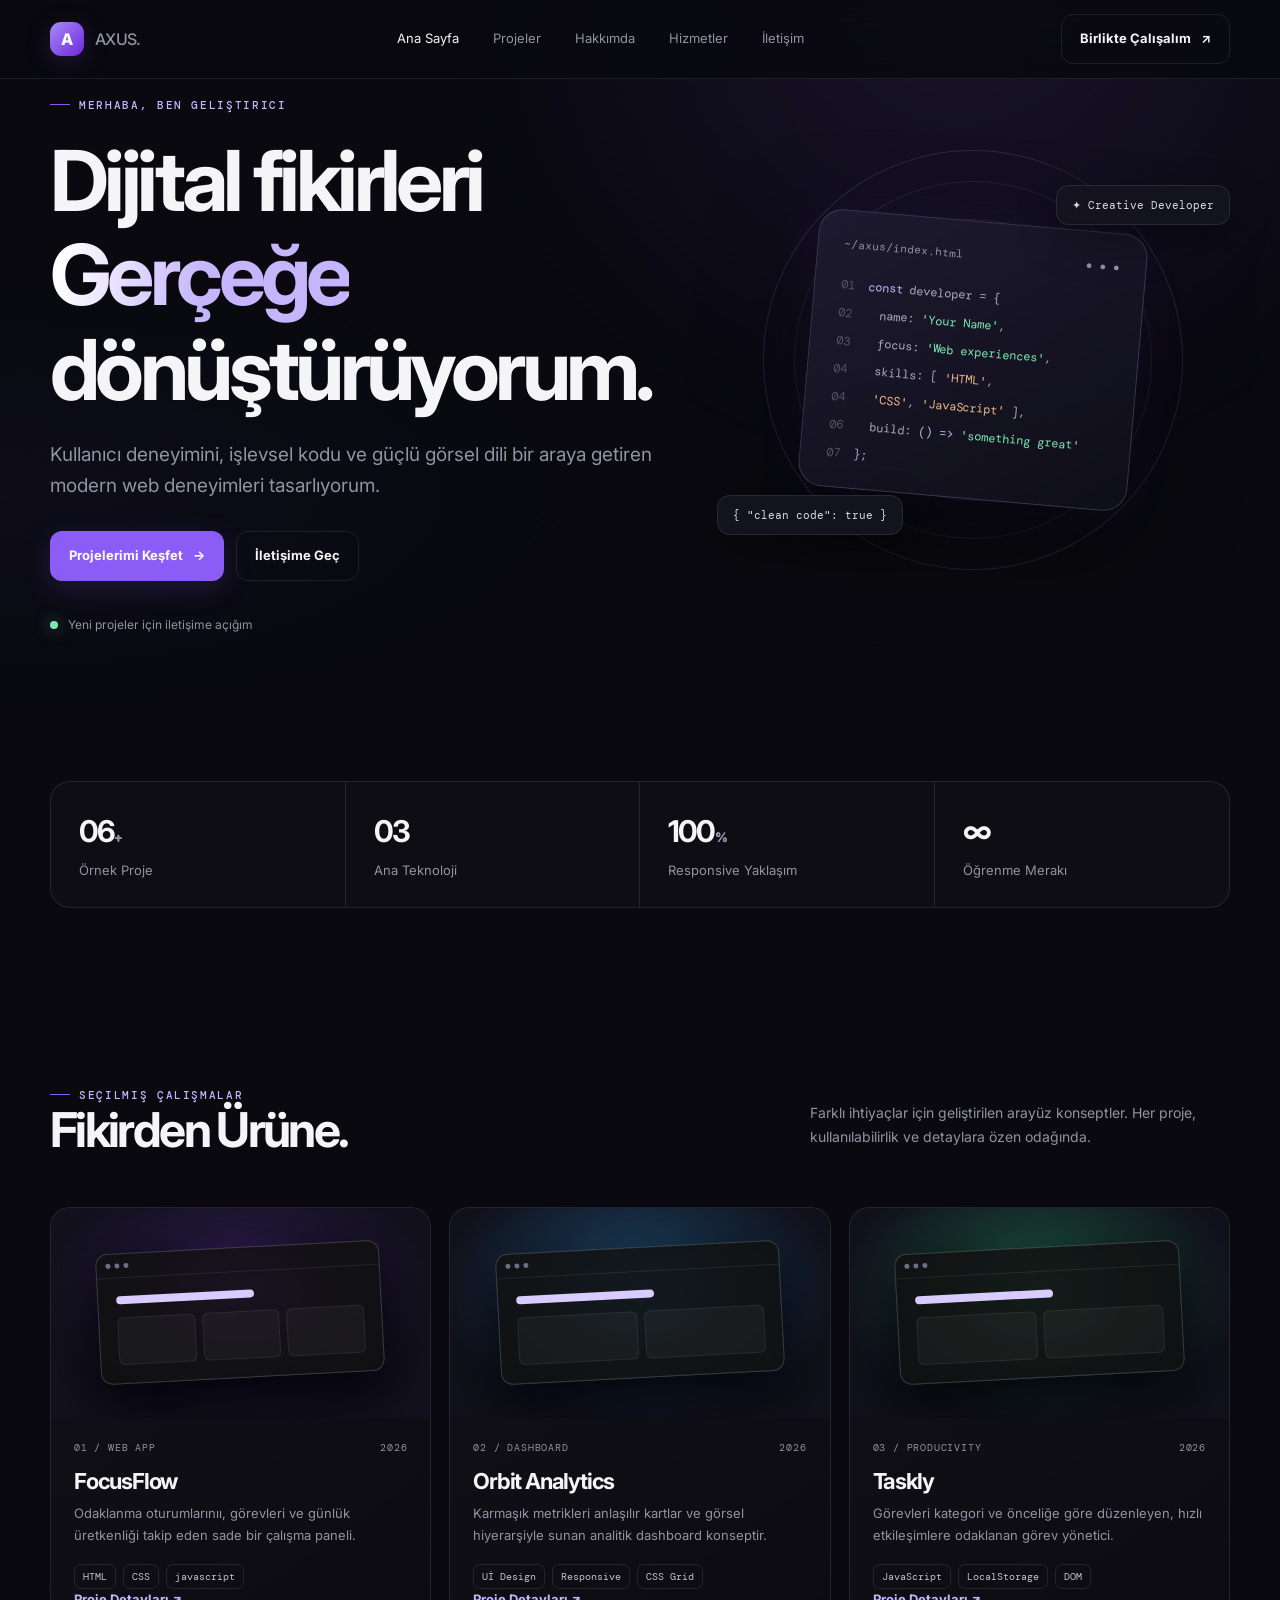
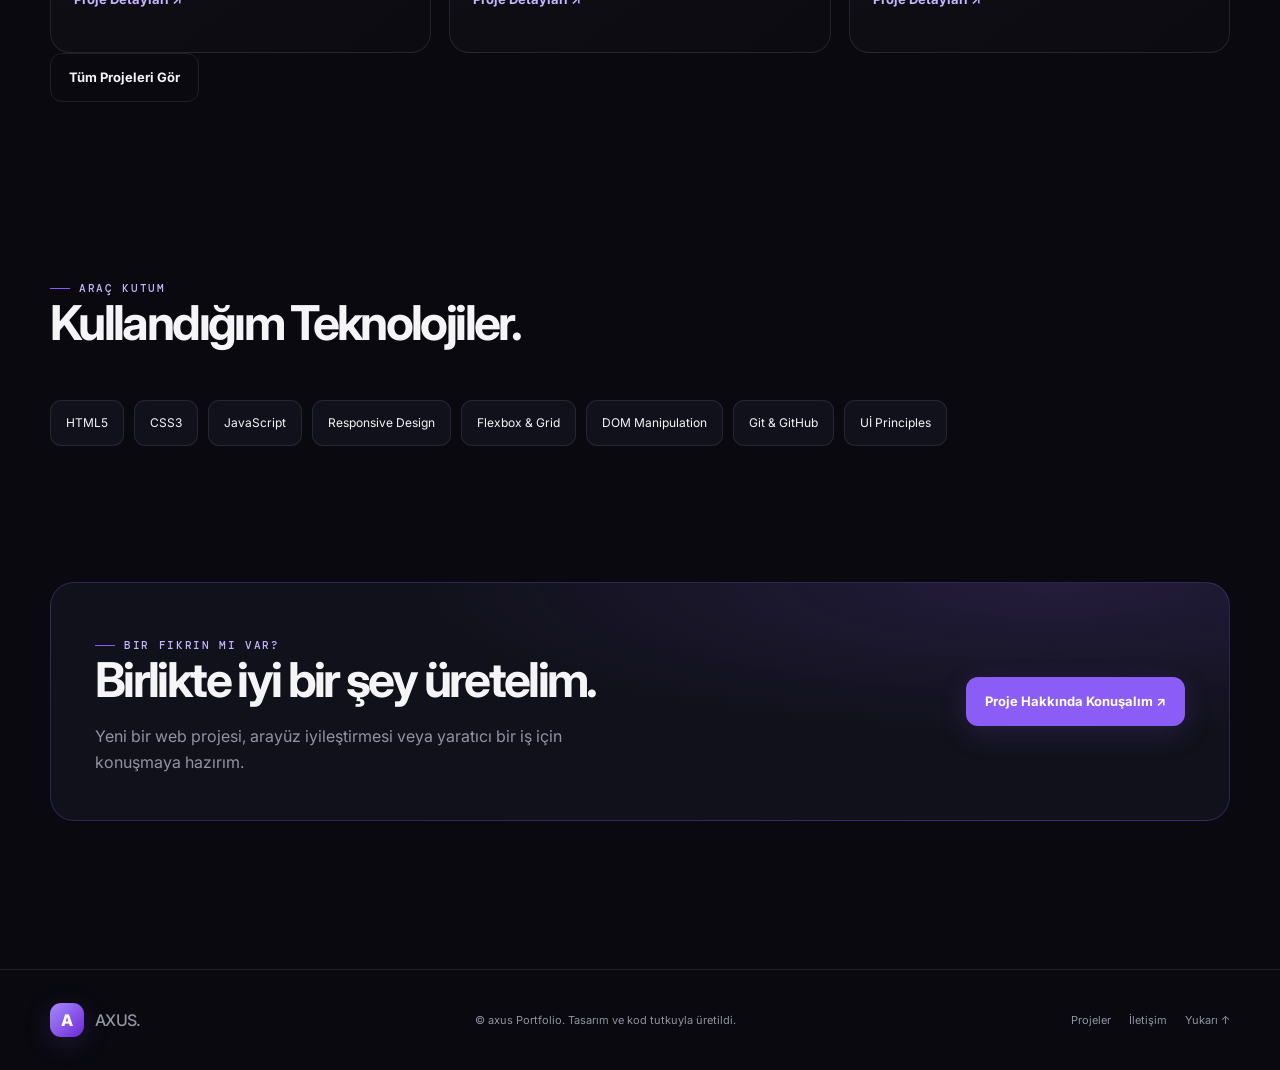
==== Project/index.html @ 54e7ad9e "Add files via upload" ====
<!doctype html>
<html>
  <head>
    <meta charset="utf-8" />
    <meta name="viewport" content="width=device-width, initial-scale=1" />
    <meta name="description" content="AXUS kişisel geliştirici portföyü; Seçilmiş projeler, beceriler ve iletişim." />
    <meta name="theme-color" content="#09090f" />
    <title>Ana Sayfa | AXUS Portfolio</title>
    <link rel="stylesheet" href="./style.css" />
    <link rel="preconnect" href="https://fonts.googleapis.com"><link rel="preconnect" href="https://fonts.gstatic.com" crossorigin>
  </head>
  <body>
    <header class="site-header">
      <div class="container nav">
        <a href="index.html" class="brand" aria-label="Axus Ana Sayfa">
          <span class="brand-mark">A</span>
          <span>AXUS.</span>
        </a>
        <nav class="nav-links" aria-label="Ana Navigasyon">
          <a href="#" class="active">Ana Sayfa</a>
          <a href="#">Projeler</a>
          <a href="#">Hakkımda</a>
          <a href="#">Hizmetler</a>
          <a href="#">İletişim</a>
        </nav>
        <a href="#" class="btn btn-secondary header-btn">
          Birlikte Çalışalım<span>↗</span>
        </a>
        <button class="menu-toggle" onclick="menuToggle()" aria-label="Menü Aç" aria-expanded="false">
          <span class="bars bar1"></span>
          <span class="bars bar2"></span>
          <span class="bars bar3"></span>
        </button>
      </div>
    </header>

    <main>
      <section class="container hero">
        <div class="reveal">
          <span class="eyebrow">merhaba, ben geliştirici</span> 
          <h1>Dijital fikirleri<br>
            <span class="gradient-text">
              Gerçeğe 
            </span> dönüştürüyorum.</h1>
          <p class="lead">Kullanıcı deneyimini, işlevsel kodu ve güçlü görsel dili bir araya getiren modern web deneyimleri tasarlıyorum.</p>
          <div class="hero-actions">
            <a href="#" class="btn btn-primary">
              Projelerimi Keşfet<span>&rarr;</span>
            </a>
            <a href="#" class="btn btn-secondary">İletişime Geç</a>
          </div>
          <div class="availability">
            <span class="dot"></span> Yeni projeler için iletişime açığım
          </div>
        </div>
        <div class="hero-art reveal" aria-label="Kod temalı dekoratif illüstrasyon">
          <div class="orbit"></div>
          <div class="float-chip chip-one">✦ Creative Developer</div>
          <div class="float-chip chip-two">{ "clean code": true }</div>
          <div class="hero-card">
            <div class="card-top">
              <span>~/axus/index.html</span>
              <span>● ● ●</span>
            </div>
            <div class="code-lines">
              <div class="code-line">
                <span class="line-no">01</span>
                <span>
                  <span class="code-purple">const</span> developer = {
                </span>
              </div>
              <div class="code-line">
                <span class="line-no">02</span>
                <span>&nbsp; name:
                  <span class="code-green">'Your Name'</span>,
                </span>
              </div>
              <div class="code-line">
                <span class="line-no">03</span>
                <span>&nbsp; focus:
                  <span class="code-green">'Web experiences'</span>,
                </span>
              </div>
              <div class="code-line">
                <span class="line-no">04</span>
                <span>&nbsp; skills: [
                  <span class="code-orange">'HTML'</span>,
                </span>
              </div>
              <div class="code-line">
                <span class="line-no">04</span>
                <span>&nbsp;
                  <span class="code-orange">'CSS'</span>,
                  <span class="code-orange">'JavaScript'</span> ],
                </span>
              </div>
              <div class="code-line">
                <span class="line-no">06</span>
                <span>&nbsp; build:
                  <span class="code-purple">() =&gt;</span>
                  <span class="code-green">'something great'</span>
                </span>
              </div>
              <div class="code-line">
                <span class="line-no">07</span><span>};</span>
              </div>
            </div>
          </div>
        </div>
      </section>
      <section class="container section-sm">
        <div class="stats reveal">
          <div class="stat">
            <strong>06<span class="gradient-text">+</span></strong>
            <span>Örnek Proje</span>
          </div>
          <div class="stat">
            <strong>03</strong>
            <span>Ana Teknoloji</span>
          </div>
          <div class="stat">
            <strong>100<span class="gradient-text">%</span></strong>
            <span>Responsive Yaklaşım</span>
          </div>
          <div class="stat">
            <strong>∞</strong>
            <span>Öğrenme Merakı</span>
          </div>
        </div>
      </section>
      <section class="container section">
        <div class="section-head reveal">
          <div>
            <span class="eyebrow">seçilmiş çalışmalar</span>
            <h2>Fikirden Ürüne.</h2>
          </div>
          <p>Farklı ihtiyaçlar için geliştirilen arayüz konseptler. Her proje, kullanılabilirlik ve detaylara özen odağında.</p>
        </div>
        <div class="grid-3">
          <article class="panel reveal" data-category="web javascript">
            <div class="project-visual">
              <div class="mocka-window">
                <div class="mocka-bar">
                  <i></i><i></i><i></i>
                </div>
                <div class="mocka-content">
                  <div class="mocka-title"></div>
                  <div class="mocka-row">
                    <div class="mocka-block"></div>
                    <div class="mocka-block"></div>
                    <div class="mocka-block"></div>
                  </div>
                </div>
              </div>
            </div>
            <div class="project-body">
              <div class="project-meta">
                <span>01 / web app</span><span>2026</span>
              </div>
              <h3>FocusFlow</h3>
              <p>Odaklanma oturumlarınıı, görevleri ve günlük üretkenliği takip eden sade bir çalışma paneli.</p>
              <div class="tags">
                <span class="tag">HTML</span>
                <span class="tag">CSS</span>
                <span class="tag">javascript</span>
              </div>
              <p><a href="#" class="text-link">Proje Detayları ↗</a></p>
            </div>
          </article>
          <article class="panel reveal" data-category="web design">
            <div class="project-visual visual-blue">
              <div class="mocka-window">
                <div class="mocka-bar">
                  <i></i><i></i><i></i>
                </div>
                <div class="mocka-content">
                  <div class="mocka-title"></div>
                  <div class="mocka-row">
                    <div class="mocka-block"></div>
                    <div class="mocka-block"></div>
                  </div>
                </div>
              </div>
            </div>
            <div class="project-body">
              <div class="project-meta">
                <span>02 / dashboard</span><span>2026</span>
              </div>
              <h3>Orbit Analytics</h3>
              <p>Karmaşık metrikleri anlaşılır kartlar ve görsel hiyerarşiyle sunan analitik dashboard konseptir.</p>
              <div class="tags">
                <span class="tag">Uİ Design</span>
                <span class="tag">Responsive</span>
                <span class="tag">CSS Grid</span>
              </div>
              <p><a href="#" class="text-link">Proje Detayları ↗</a></p>
            </div>
          </article>
          <article class="panel reveal" data-category="javascript">
            <div class="project-visual visual-green">
              <div class="mocka-window">
                <div class="mocka-bar">
                  <i></i><i></i><i></i>
                </div>
                <div class="mocka-content">
                  <div class="mocka-title"></div>
                  <div class="mocka-row">
                    <div class="mocka-block"></div>
                    <div class="mocka-block"></div>
                  </div>
                </div>
              </div>
            </div>
            <div class="project-body">
              <div class="project-meta">
                <span>03 / producivity</span><span>2026</span>
              </div>
              <h3>Taskly</h3>
              <p>Görevleri kategori ve önceliğe göre düzenleyen, hızlı etkileşimlere odaklanan görev yönetici.</p>
              <div class="tags">
                <span class="tag">JavaScript</span>
                <span class="tag">LocalStorage</span>
                <span class="tag">DOM</span>
              </div>
              <p><a href="#" class="text-link">Proje Detayları ↗</a></p>
            </div>
          </article>
        </div>
        <article class="reveal">
          <a href="#" class="btn btn-secondary">
            Tüm Projeleri Gör
          </a>
        </article>
      </section>
      <section class="container section-sm">
        <div class="section-head reveal">
          <div>
            <span class="eyebrow">araç kutum</span>
            <h2>Kullandığım Teknolojiler.</h2>
          </div>
        </div>
        <div class="skills reveal">
          <span class="skill">HTML5</span>
          <span class="skill">CSS3</span>
          <span class="skill">JavaScript</span>
          <span class="skill">Responsive Design</span>
          <span class="skill">Flexbox & Grid</span>
          <span class="skill">DOM Manipulation</span>
          <span class="skill">Git & GitHub</span>
          <span class="skill">Uİ Principles</span>
        </div>
      </section>
      <section class="container section-sm">
        <div class="cta-band reveal">
          <div>
            <span class="eyebrow">bir fikrin mi var?</span>
            <h2>Birlikte iyi bir şey üretelim.</h2>
            <p>Yeni bir web projesi, arayüz iyileştirmesi veya yaratıcı bir iş için konuşmaya hazırım.</p>
          </div>
          <a href="#" class="btn btn-primary">Proje Hakkında Konuşalım ↗</a>
        </div>
      </section>
    </main>
    <footer class="site-footer">
      <div class="container footer-inner">
        <a href="index.html" class="brand">
          <span class="brand-mark">A</span><span>AXUS.</span>
        </a>
        <span>&copy;<span data-year></span> axus Portfolio. Tasarım ve kod tutkuyla üretildi.</span>
        <div class="footer-links">
          <a href="#">Projeler</a>
          <a href="#">İletişim</a>
          <a href="#">Yukarı ↑</a>
        </div>
      </div>
    </footer>
    <div class="overlay" onclick="Overlay()"></div>

    <script src="./script.js"></script>
  </body>
</html>
---- Project/style.css ----
@import url('https://fonts.googleapis.com/css2?family=DM+Mono:wght@400;500&family=Inter:wght@400;500;600;700;800&display=swap');

:root {
  --max: 1180px;
  --bg: #09090f;
  --surface: #11111b;
  --surface-2: #171724;
  --text: #f5f5f7;
  --muted: #9292a3;
  --line: rgba(255,255,255,.09);
  --accent: #8b5cf6;
  --accent-light: #c4b5fd; 
  --green: #7ee7b2;
  --radius: 20px; 
}

*,
*::before,
*::after {
  box-sizing: border-box;
  user-select: none;
}

ul {
  list-style-type: none;
}

a {
  text-decoration: none;
  color: inherit;
}

button {
  border: none;
  outline: none;
  background-color: transparent;
  cursor: pointer;
}

button,
input,
textarea,
select {
  font: inherit;
}

button,
a {
  -webkit-tap-highlight-color: transparent;
}

h1,
h2,
h3 {
  line-height: 1.12;
  letter-spacing: -.055em;
}

h1,
h2,
h3,
p {
  margin-top: 0;
}

h1 {
  font-size: clamp(44px, 7vw, 84px);
  margin-block: 22px;
}

h2 {
  font-size: clamp(32px, 4vw, 48px);
  margin-bottom: 16px;
}

h3 {
  font-size: 22px;
  margin-bottom: 10px;
}

img {
  max-width: 100%;
  display: block;
}

html {
  font-family: sans-serif;
  scroll-behavior: smooth;
}

body {
  margin: 0;
  font-family: Inter, system-ui, sans-serif;
  line-height: 1.65;
  -webkit-font-smoothing: antialiased;
  background-color: var(--bg);
  color: var(--text);
}

body::before {
  content: "";
  position: fixed;
  inset: 0;
  pointer-events: none;
  z-index: -2;
  background: radial-gradient(ellipse at 75% 0, rgba(139, 92, 246, .12), transparent 38%), radial-gradient(ellipse at 0% 55%, rgba(78, 70, 160, .07), transparent 34%);
}

.container {
  width: min(var(--max), calc(100% - 48px));
  margin-inline: auto;
}

.site-header {
  position: fixed;
  top: 0;
  width: 100%;
  border-bottom: 1px solid var(--line);
  background-color: rgba(9, 9, 15, .82);
  backdrop-filter: blur(18px);
  z-index: 2;
}

.nav {
  display: flex;
  justify-content: space-between;
  align-items: center;
  gap: 28px;
  min-height: 78px;
}

.brand {
  display: inline-flex;
  align-items: center;
  gap: 11px;
  font-size: 16px;
  font-weight: 800;
  letter-spacing: -.04em;
}

.brand-mark {
  display: grid;
  place-items: center;
  width: 34px;
  height: 34px;
  border-radius: 11px;
  box-shadow: 0 6px 28px #8b5cf633;
  background: linear-gradient(135deg, #a78bfa, #6d28d9);
  color: #fff;
}

.brand span:last-of-type {
  color: var(--muted);
  font-weight: 500;
}

.nav-links {
  display: flex;
  align-items: center;
  gap: 28px;
}

.nav-links a {
  padding: 6px 3px;
  font-size: 13px;
  color: var(--muted);
  background-image: linear-gradient(var(--accent));
  background-repeat: no-repeat;
  background-size: 0% 3px;
  background-position: center bottom;
  transition: all .3s ease;
}

.nav-links a:hover,
.nav-links a.active {
  color: var(--text);
}

.nav-links a.active {
  background-size: 100% 3px;
}

.header-btn {
  font-size: 13px;
}

.menu-toggle {
  display: none;
  width: 44px;
  height: 44px;
  border: 1px solid var(--line);
  border-radius: 12px;
  background-color: var(--surface);
}

.bars {
  display: block;
  width: 20px;
  height: 2px;
  margin: 5px;
  background-color: var(--text);
  border-radius: var(--accent-light);
  transition: all .2s ease;
}

.menu-toggle.active .bar1 {
  transform: translateY(7px) rotate(-45deg);
}

.menu-toggle.active .bar2 {
  opacity: 0;
}

.menu-toggle.active .bar3 {
  transform: translateY(-7px) rotate(45deg);
}

.btn {
  display: inline-flex;
  justify-content: center;
  align-items: center;
  gap: 10px;
  font-size: 13px;
  font-weight: 700;
  padding: 13px 18px;
  border: 1px solid transparent;
  border-radius: 12px;
  transition: all .2s ease;
}

.btn:hover {
  transform: translateY(-2px);
}

.btn-primary {
  background-color: var(--accent);
  color: #fff;
  box-shadow: 0 8px 28px #8b5cf62b;
}

.btn-primary:hover {
  background-color: #7c3aed;
}

.btn-secondary {
  border-color: var(--line);
  background-color: var(255, 255, 255, .3);
  color: var(--text);
}

.btn-secondary:hover {
  border-color: #8b5cf677;
  background-color: rgba(139, 92, 246, .08);
}

.eyebrow {
  display: inline-flex;
  align-items: center;
  gap: 9px;
  color: var(--accent-light);
  text-transform: uppercase;
  font: 500 11px "DM Mono", monospace;
  letter-spacing: .15em;
}

.eyebrow::before {
  content: "";
  width: 20px;
  height: 1px;
  background-color: var(--accent);
}

.lead {
  font-size: clamp(16px, 2vw, 19px);
  color: var(--muted);
  max-width: 610px;
}

.gradient-text {
  background: linear-gradient(100deg, #fff 5%, #c4b5fd 52%);
  -webkit-clip: text;
  background-clip: text;
  color: transparent;
}

.section {
  padding-block: 100px;
}

.section-sm {
  padding-block: 68px;
}

.section-head {
  display: flex;
  justify-content: space-between;
  align-items: center;
  gap: 24px;
  margin-bottom: 34px;
}

.section-head p {
  font-size: 14px;
  max-width: 420px;
  margin: 0;
  color: var(--muted);
}

.hero {
  display: grid;
  grid-template-columns: 1.08fr .92fr;
  align-items: center;
  gap: 64px;
  padding-block: 86px 78px;
  min-height: 660px;
}

.hero h1 {
  max-width: 720px;
}

.hero-actions {
  display: flex;
  flex-wrap: wrap;
  gap: 12px;
  margin-top: 30px;
}

.availability {
  display: flex;
  align-items: center;
  gap: 10px;
  color: var(--muted);
  font-size: 12px;
  margin-top: 34px;
}

.dot {
  width: 8px;
  height: 8px;
  border-radius: 50%;
  box-shadow: 0 0 15px #7ee7b288;
  background-color: var(--green);
}

.hero-art {
  display: grid;
  place-items: center;
  position: relative;
  min-height: 430px;
}

.orbit {
  position: absolute;
  width: min(100%, 420px);
  aspect-ratio: 1;
  border: 1px solid rgba(191, 181, 253, .15);
  border-radius: 50%;
  transform: rotate(-22deg);
}

.orbit::before,
.orbit::after {
  content: "";
  position: absolute;
  inset: 30px;
  border: 1px solid rgba(191, 181, 253, .1);
  border-radius: inherit;
}

.orbit::after {
  inset: 68px;
}

.hero-card {
  position: relative;
  width: min(100%, 330px);
  padding: 26px;
  border: 1px solid rgba(191, 181, 253, .2);
  border-radius: 24px;
  box-shadow: 0 35px 100px #0008, 0 0 70px #8b5cf61a;
  background: linear-gradient(145deg, rgba(31, 27, 48, .96), rgba(15, 15, 25, .94));
  transform: rotate(5deg);
}

.card-top {
  display: flex;
  justify-content: space-between;
  align-items: center;
  margin-bottom: 26px;
  color: var(--muted);
  font: 11px "DM Mono", monospace;
}

code,
.mono {
  font-family: "DM Mono", monospace;
}

.code-lines {
  display: grid;
  gap: 12px;
  font: 12px "DM Mono", monospace;
  color: #aaa9bd;
}

.code-line {
  display: flex;
  gap: 13px;
}

.line-no {
  color: #535268;
}

.code-purple {
  color: #c4b5fd;
}

.code-green {
  color: #7ee7b2;
}

.code-orange {
  color: #f0b58a;
}

.float-chip {
  position: absolute;
  padding: 12px 15px;
  color: #d9d8e5;
  font: 11px "DM Mono", monospace;
  border: 1px solid var(--line);
  border-radius: 13px;
  box-shadow: 0 15px 40px #0005;
  background-color: #151521ef;
}

.chip-one {
  top: 40px;
  right: 0;
  z-index: 1;
}

.chip-two {
  bottom: 40px;
  left: 0;
  z-index: 1;
}

.stats {
  display: grid;
  grid-template-columns: repeat(4, 1fr);
  border: 1px solid var(--line);
  border-radius: var(--radius);
  background-color: rgba(255, 255, 255, .018);
  overflow: hidden;
}

.stat {
  padding: 25px 28px;
  border-right: 1px solid var(--line);
}

.stat:last-of-type {
  border-right: 0;
}

.stat strong {
  display: block;
  font-size: 30px;
  letter-spacing: -.06em;
}

.stat span {
  font-size: 13px;
  color: var(--muted);
}

.grid-3 {
  display: grid;
  grid-template-columns: repeat(3, 1fr);
  gap: 18px;
}

.grid-2 {
  display: grid;
  grid-template-columns: repeat(2, 1fr);
  gap: 18px;
}

.panel {
  overflow: hidden;
  border: 1px solid var(--line);
  border-radius: var(--radius);
  background: linear-gradient(145deg, rgba(255, 255, 255, .035), rgba(255, 255, 255, .012));
  transition: all .25s ease;
}

.panel:hover {
  transform: translateY(-5px);
  border-color: #8b8cf655;
  background: linear-gradient(145deg, rgba(192, 92, 146, .07), rgba(255, 255, 255, .015));
}

.project-visual {
  display: grid;
  place-items: center;
  overflow: hidden;
  height: 210px;
  position: relative;
  background: radial-gradient(ellipse at 50% 40%, #4c288d 0%, #211738 36%, #12111d 72%);
}

.visual-blue {
  background: radial-gradient(ellipse at 50% 40%, #235b82 0%, #172d43 40%, #11111b 75%);
}

.visual-green {
  background: radial-gradient(ellipse at 50% 40%, #236d5a 0%, #17342f 40%, #236d5a 0%, #17342f 40%, #11111b 75%);
}

.visual-orange { 
  background:radial-gradient(ellipse at 50% 40%,#89522d 0%,#38241f 40%,#11111b 75%); 
}

.mocka-window {
  width: 75%;
  border: 1px solid #ffffff2c;
  border-radius: 12px;
  box-shadow: 0 20px 60px #000006;
  background-color: #111111dc;
  transform: rotate(-3deg);
}

.mocka-bar {
  display: flex;
  gap: 4px;
  padding: 9px;
  border-bottom: 1px solid #ffffff14;
}

.mocka-bar i {
  width: 5px;
  height: 5px;
  border-radius: 50%;
  background-color: #716b85;
}

.mocka-content {
  padding: 18px;
}

.mocka-title {
  width: 56%;
  height: 8px;
  margin-bottom: 13px;
  border-radius: 6px;
  background-color: #d8ccff;
}

.mocka-row {
  display: flex;
  gap: 7px;
}

.mocka-block {
  flex: 1;
  height: 48px;
  border: 1px solid #ffffff13;
  border-radius: 6px;
  background-color: #ffffff09;
}

.project-body {
  padding: 23px;
}

.project-meta {
  display: flex;
  justify-content: space-between;
  gap: 12px;
  margin-bottom: 15px;
  text-transform: uppercase;
  letter-spacing: .08em;
  font: 10px "DM Mono", monospace;
  color: var(--muted);
}

.project-body p {
  margin-bottom: 18px;
  font-size: 13px;
  color: var(--muted);
}

.tags {
  display: flex;
  flex-wrap: wrap;
  gap: 7px;
}

.tag { padding: 5px 8px; color: #c4c2d2; font: 10px "DM Mono", monospace; border: 1px solid var(--line); border-radius: 7px; }

.text-link { display: inline-flex; align-items: center; gap: 8px; font-size: 13px; font-weight: 700; color: var(--accent-light); transition: color .2s ease }

.text-link:hover { color: #fff; }

.skills { display: flex; flex-wrap: wrap; gap: 10px; margin-top: 25px; }

.skill { padding: 12px 15px; font-size: 12px; border: 1px solid var(--line); border-radius: 11px; #d2d0df; background-color: var(--surface); }

.cta-band { display: flex; justify-content: space-between; align-items: center; gap: 30px; padding: 44px; border: 1px solid #8b5cf640; border-radius: 24px; background: radial-gradient(ellipse at 85% 0%, #8b5cf626, transparent 45%), #11111b; }

.cta-band p { color: var(--muted); margin: 0; max-width: 510px; }

.site-footer { margin-top: 80px; border-top: 1px solid var(--line); }

.footer-inner { display: flex; justify-content: space-between; align-items: center; gap: 20px; min-height: 100px; font-size: 11px; color: var(--muted); }

.footer-links { display: flex; gap: 18px; }

.footer-links a:hover { color: var(--text); }

.overlay { position: fixed; inset: 0; width: 100%; height: 100vh; background-color: rgba(0, 0, 0, .8); opacity: 0; pointer-events: none; z-index: 1; }

@media (max-width: 900px) {
  .hero { grid-template-columns: 1fr; gap: 15px; padding-top: 75px; }
  .hero-art { min-height: 360px; }
  .grid-3, .stats { grid-template-columns: repeat(2, 1fr); }
  .stat:nth-child(2) { border-right: 0; }
  .stat:nth-child(-n+2) { border-bottom: 1px solid var(--line); }
}

@media (max-width: 680px) {
  .container { width: min(100% - 32px, var(--max)); }
  .nav { min-height: 68px; }
  .menu-toggle { display: block; color: #fff; }
  .header-btn { display: none; }
  .orbit { width: min(100%, 320px); }
  .nav-links { flex-direction: column; align-items: stretch; gap: 10px; position: fixed; top: 68px; right: 0; padding: 18px 22px 22px; width: min(200px, 85vw); background-color: #0d0d15f7; border-bottom: 1px solid var(--line);  z-index: 3; transform: translateX(100%); opacity: 0; pointer-events: none; transition: all .3s ease; }
  .nav-links.active, .overlay.active { opacity: 1; pointer-events: auto;  }
  .nav-links.active { transform: translateX(0); }
  .nav-links a { font-size: 15px; padding-left: 6px; background-position: left center; background-size: 3px 0%; }
  .nav-links a:hover, .nav-links a.active { background-size: 3px 30%; }
  .section { padding-block: 70px; }
  .section-sm { padding-block: 48px; }
  .hero { min-height: auto; padding-block: 70px 48px; }
  .hero-art { min-height: 320px; }
  .hero-card { width: min(82%, 320px); padding: 20px; }
  .chip-one { top: -22px; right: 0px; }
  .chip-two { bottom: -22px; left: 0px; }
  .section-head { display: block; }
  .section-head p { margin-top: 12px; }
  .grid-3, .grid-2 { grid-template-columns: 1fr; }
  .project-visual { height: 190px; }
  .stats { grid-template-columns: repeat(2, 1fr); }
  .stat { padding: 20px; }
  .stat strong { font-size: 25px; }
  .cta-band { padding: 28px; flex-direction: column; }
  .footer-inner { padding-block: 25px; flex-direction: column; align-items: start; }
}
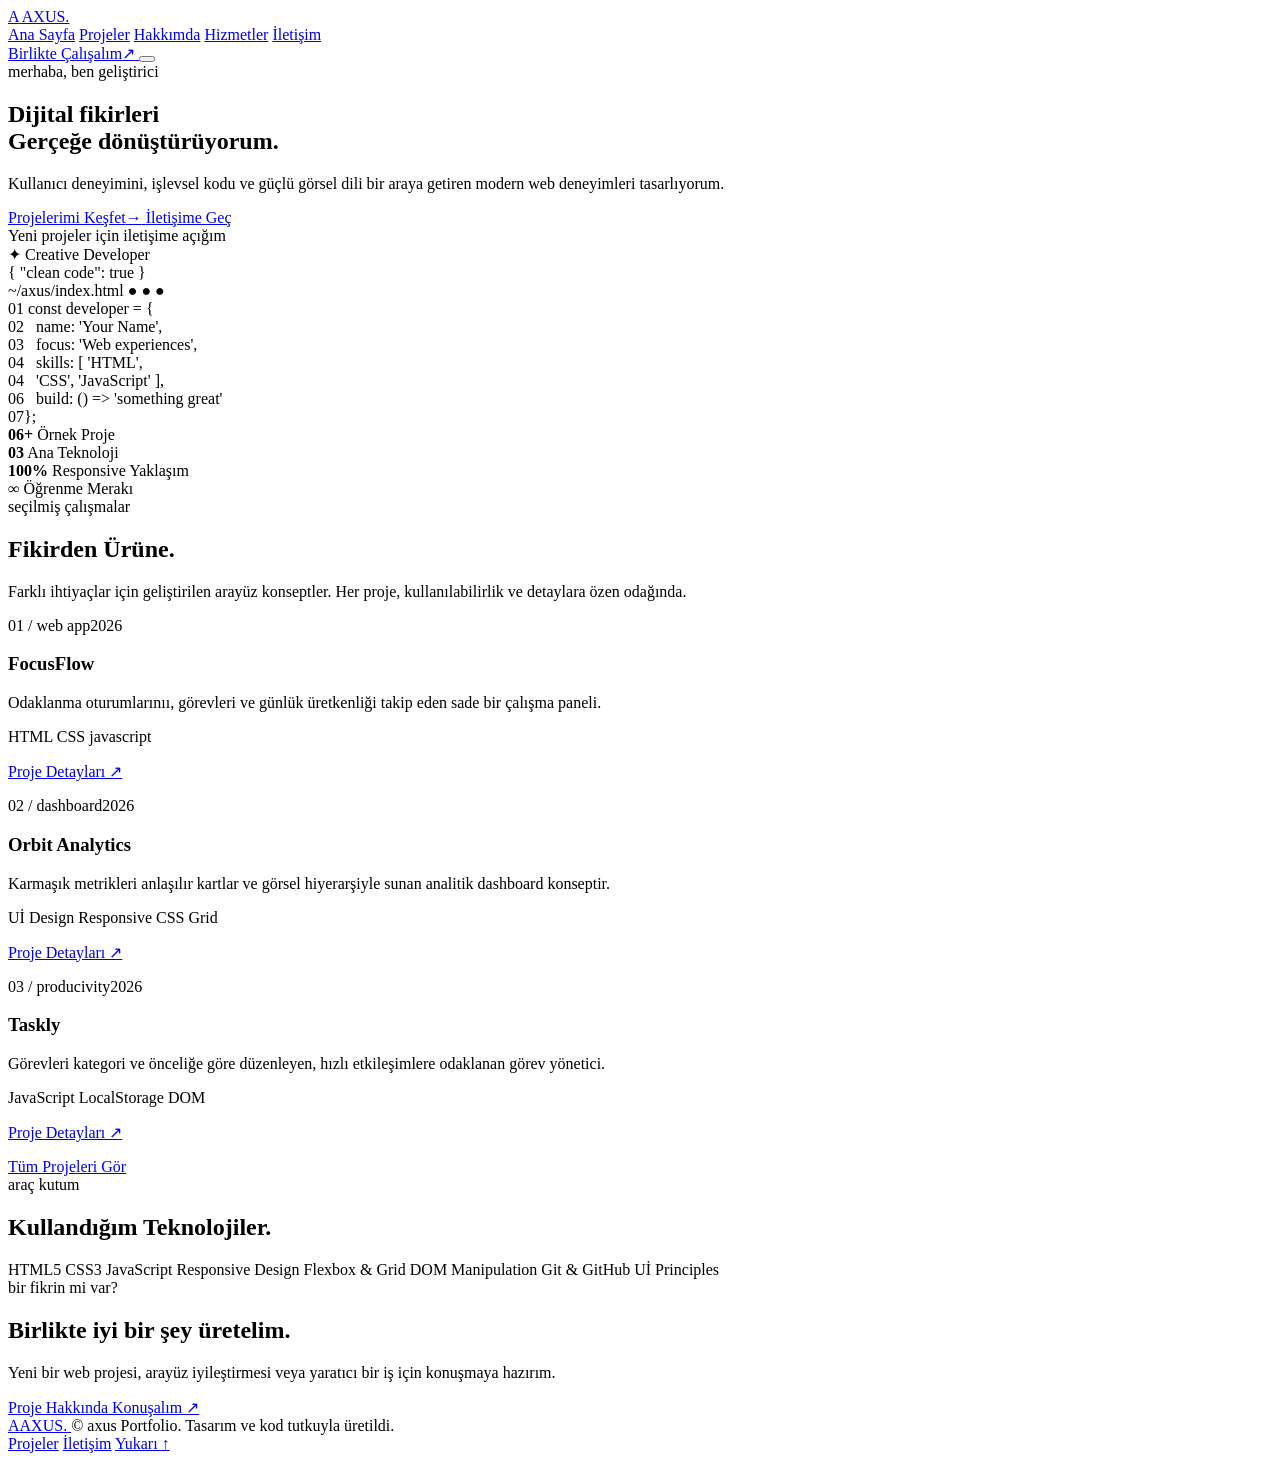
==== commit 233ccc04: "Fix HTML structure and update stylesheet path" ====
--- a/Project/index.html
+++ b/Project/index.html
@@ -6,7 +6,7 @@
     <meta name="description" content="AXUS kişisel geliştirici portföyü; Seçilmiş projeler, beceriler ve iletişim." />
     <meta name="theme-color" content="#09090f" />
     <title>Ana Sayfa | AXUS Portfolio</title>
-    <link rel="stylesheet" href="./style.css" />
+    <link rel="stylesheet" href="/style.css" />
     <link rel="preconnect" href="https://fonts.googleapis.com"><link rel="preconnect" href="https://fonts.gstatic.com" crossorigin>
   </head>
   <body>
@@ -276,6 +276,6 @@
     </footer>
     <div class="overlay" onclick="Overlay()"></div>
 
-    <script src="./script.js"></script>
+    <script src="/script.js"></script>
   </body>
 </html>
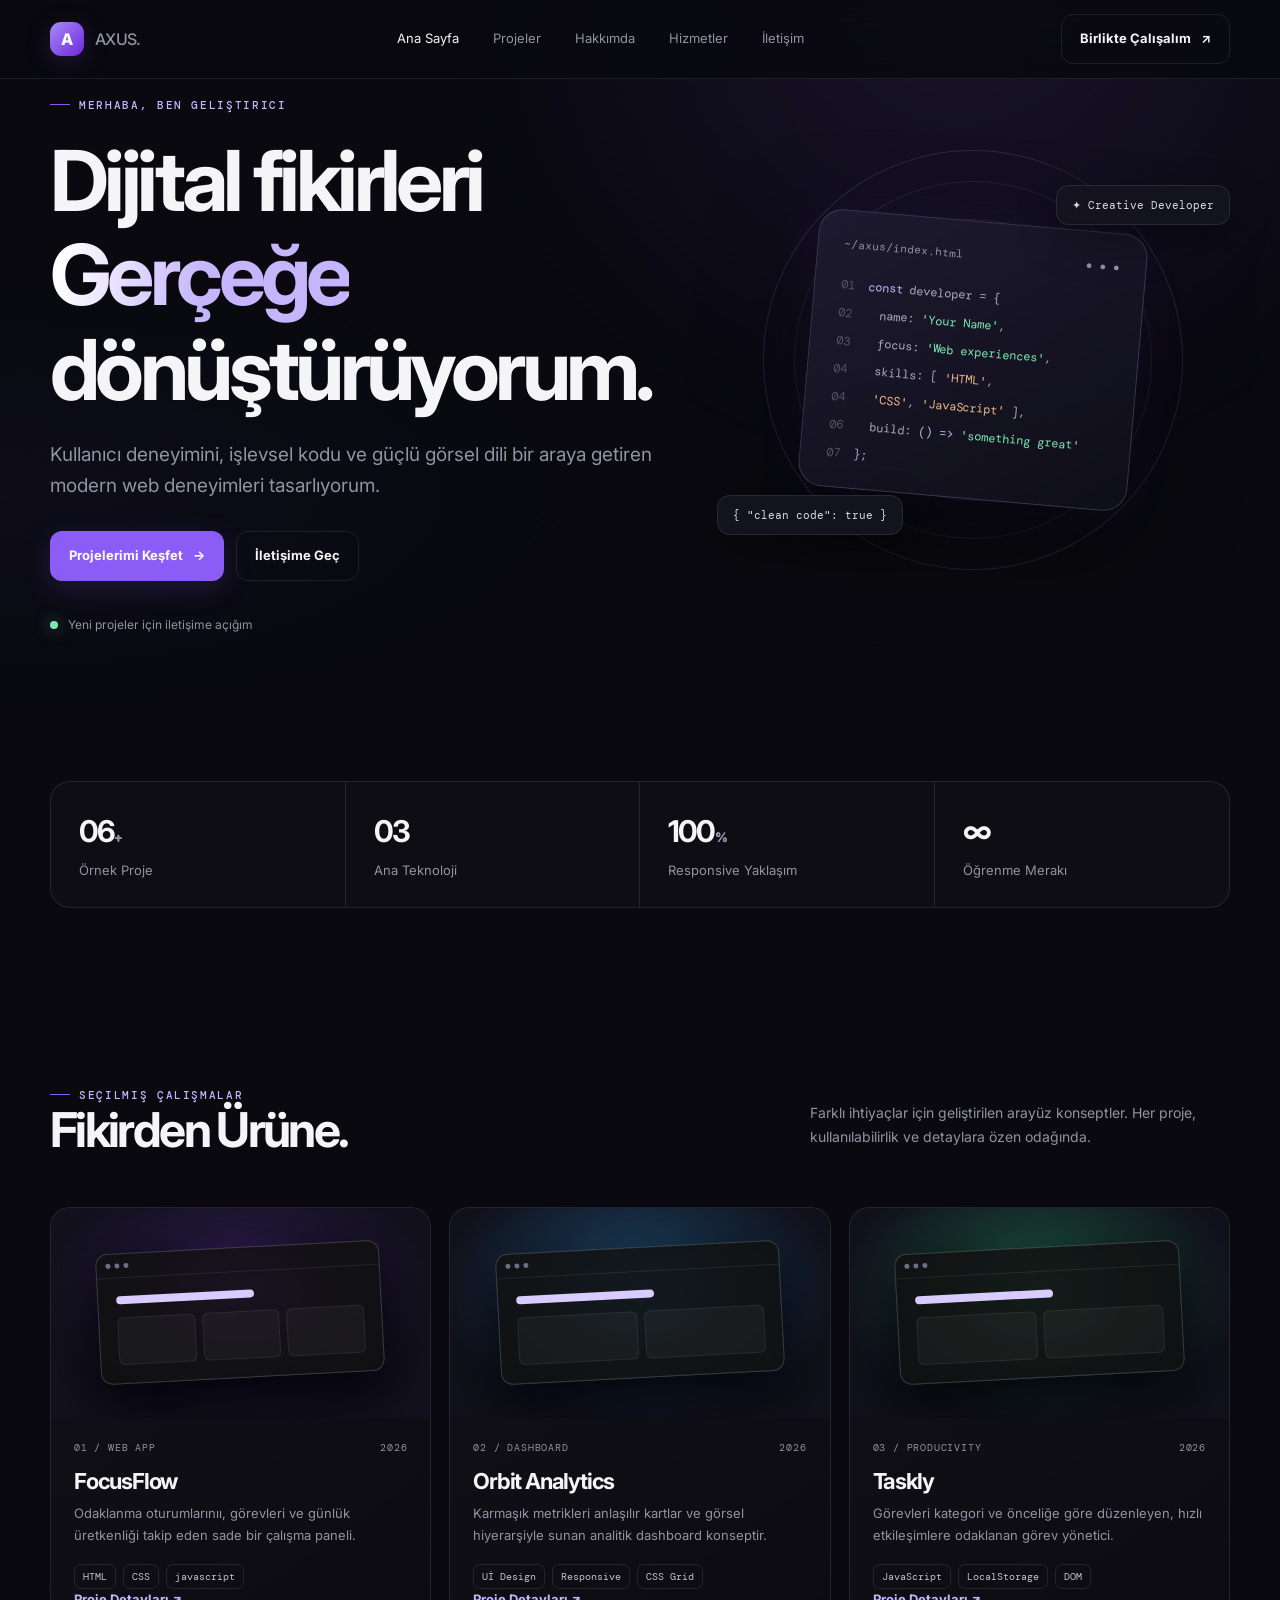
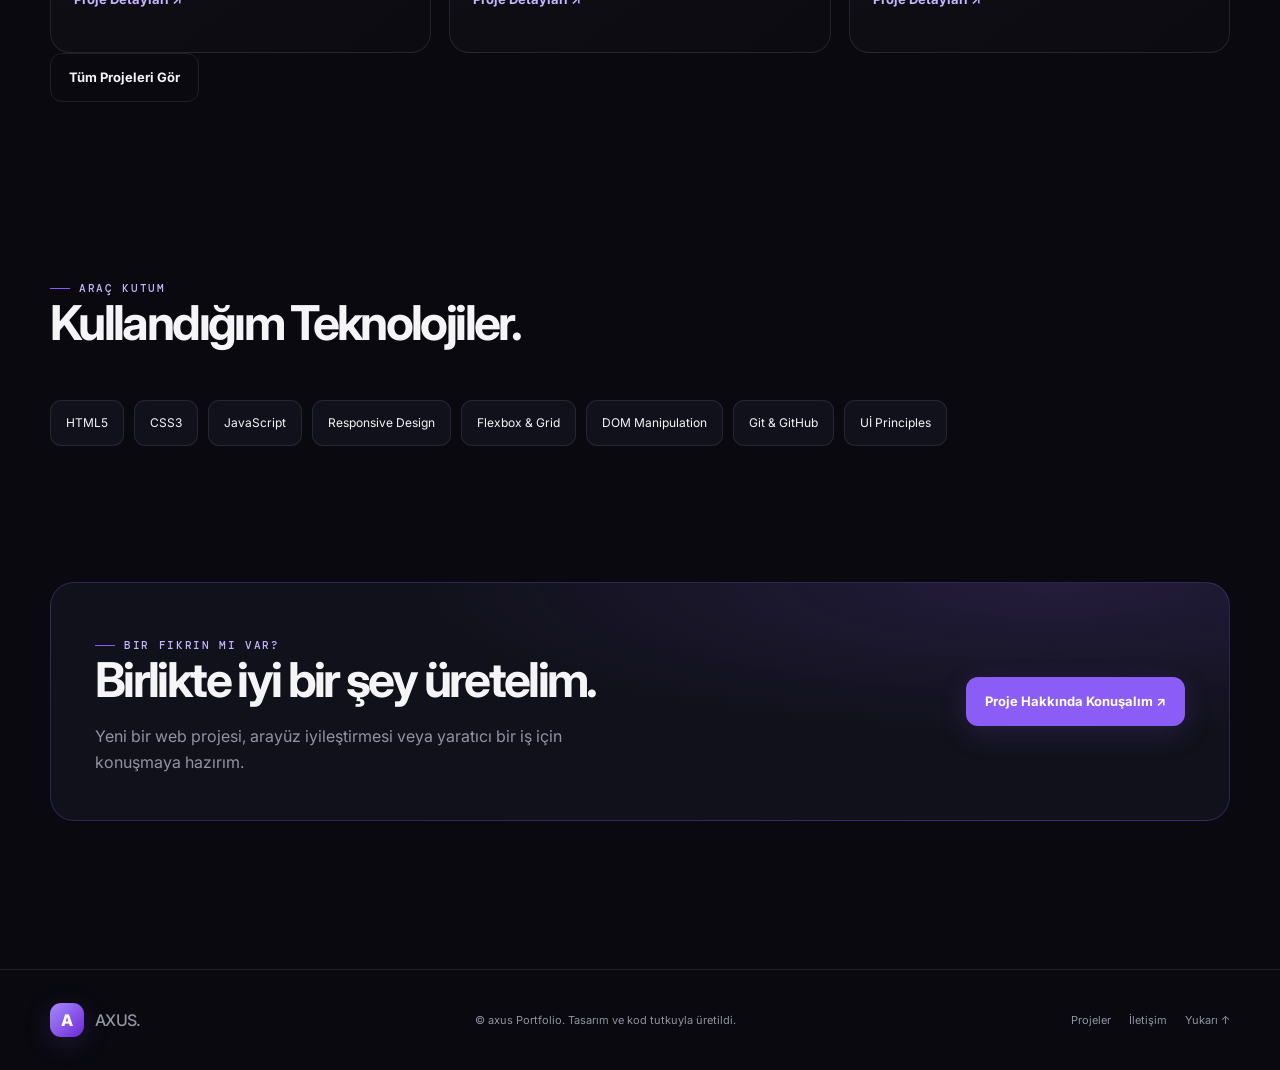
==== commit a397dce8: "Fix file paths and improve HTML structure Updated the index.html file to correct the file path for t" ====
--- a/Project/index.html
+++ b/Project/index.html
@@ -6,7 +6,7 @@
     <meta name="description" content="AXUS kişisel geliştirici portföyü; Seçilmiş projeler, beceriler ve iletişim." />
     <meta name="theme-color" content="#09090f" />
     <title>Ana Sayfa | AXUS Portfolio</title>
-    <link rel="stylesheet" href="/style.css" />
+    <link rel="stylesheet" href="./style.css" />
     <link rel="preconnect" href="https://fonts.googleapis.com"><link rel="preconnect" href="https://fonts.gstatic.com" crossorigin>
   </head>
   <body>
@@ -276,6 +276,6 @@
     </footer>
     <div class="overlay" onclick="Overlay()"></div>
 
-    <script src="/script.js"></script>
+    <script src="./script.js"></script>
   </body>
 </html>
--- a/Project/style.css
+++ b/Project/style.css
@@ -0,0 +1,661 @@
+@import url('https://fonts.googleapis.com/css2?family=DM+Mono:wght@400;500&family=Inter:wght@400;500;600;700;800&display=swap');
+
+:root {
+  --max: 1180px;
+  --bg: #09090f;
+  --surface: #11111b;
+  --surface-2: #171724;
+  --text: #f5f5f7;
+  --muted: #9292a3;
+  --line: rgba(255,255,255,.09);
+  --accent: #8b5cf6;
+  --accent-light: #c4b5fd; 
+  --green: #7ee7b2;
+  --radius: 20px; 
+}
+
+*,
+*::before,
+*::after {
+  box-sizing: border-box;
+  user-select: none;
+}
+
+ul {
+  list-style-type: none;
+}
+
+a {
+  text-decoration: none;
+  color: inherit;
+}
+
+button {
+  border: none;
+  outline: none;
+  background-color: transparent;
+  cursor: pointer;
+}
+
+button,
+input,
+textarea,
+select {
+  font: inherit;
+}
+
+button,
+a {
+  -webkit-tap-highlight-color: transparent;
+}
+
+h1,
+h2,
+h3 {
+  line-height: 1.12;
+  letter-spacing: -.055em;
+}
+
+h1,
+h2,
+h3,
+p {
+  margin-top: 0;
+}
+
+h1 {
+  font-size: clamp(44px, 7vw, 84px);
+  margin-block: 22px;
+}
+
+h2 {
+  font-size: clamp(32px, 4vw, 48px);
+  margin-bottom: 16px;
+}
+
+h3 {
+  font-size: 22px;
+  margin-bottom: 10px;
+}
+
+img {
+  max-width: 100%;
+  display: block;
+}
+
+html {
+  font-family: sans-serif;
+  scroll-behavior: smooth;
+}
+
+body {
+  margin: 0;
+  font-family: Inter, system-ui, sans-serif;
+  line-height: 1.65;
+  -webkit-font-smoothing: antialiased;
+  background-color: var(--bg);
+  color: var(--text);
+}
+
+body::before {
+  content: "";
+  position: fixed;
+  inset: 0;
+  pointer-events: none;
+  z-index: -2;
+  background: radial-gradient(ellipse at 75% 0, rgba(139, 92, 246, .12), transparent 38%), radial-gradient(ellipse at 0% 55%, rgba(78, 70, 160, .07), transparent 34%);
+}
+
+.container {
+  width: min(var(--max), calc(100% - 48px));
+  margin-inline: auto;
+}
+
+.site-header {
+  position: fixed;
+  top: 0;
+  width: 100%;
+  border-bottom: 1px solid var(--line);
+  background-color: rgba(9, 9, 15, .82);
+  backdrop-filter: blur(18px);
+  z-index: 2;
+}
+
+.nav {
+  display: flex;
+  justify-content: space-between;
+  align-items: center;
+  gap: 28px;
+  min-height: 78px;
+}
+
+.brand {
+  display: inline-flex;
+  align-items: center;
+  gap: 11px;
+  font-size: 16px;
+  font-weight: 800;
+  letter-spacing: -.04em;
+}
+
+.brand-mark {
+  display: grid;
+  place-items: center;
+  width: 34px;
+  height: 34px;
+  border-radius: 11px;
+  box-shadow: 0 6px 28px #8b5cf633;
+  background: linear-gradient(135deg, #a78bfa, #6d28d9);
+  color: #fff;
+}
+
+.brand span:last-of-type {
+  color: var(--muted);
+  font-weight: 500;
+}
+
+.nav-links {
+  display: flex;
+  align-items: center;
+  gap: 28px;
+}
+
+.nav-links a {
+  padding: 6px 3px;
+  font-size: 13px;
+  color: var(--muted);
+  background-image: linear-gradient(var(--accent));
+  background-repeat: no-repeat;
+  background-size: 0% 3px;
+  background-position: center bottom;
+  transition: all .3s ease;
+}
+
+.nav-links a:hover,
+.nav-links a.active {
+  color: var(--text);
+}
+
+.nav-links a.active {
+  background-size: 100% 3px;
+}
+
+.header-btn {
+  font-size: 13px;
+}
+
+.menu-toggle {
+  display: none;
+  width: 44px;
+  height: 44px;
+  border: 1px solid var(--line);
+  border-radius: 12px;
+  background-color: var(--surface);
+}
+
+.bars {
+  display: block;
+  width: 20px;
+  height: 2px;
+  margin: 5px;
+  background-color: var(--text);
+  border-radius: var(--accent-light);
+  transition: all .2s ease;
+}
+
+.menu-toggle.active .bar1 {
+  transform: translateY(7px) rotate(-45deg);
+}
+
+.menu-toggle.active .bar2 {
+  opacity: 0;
+}
+
+.menu-toggle.active .bar3 {
+  transform: translateY(-7px) rotate(45deg);
+}
+
+.btn {
+  display: inline-flex;
+  justify-content: center;
+  align-items: center;
+  gap: 10px;
+  font-size: 13px;
+  font-weight: 700;
+  padding: 13px 18px;
+  border: 1px solid transparent;
+  border-radius: 12px;
+  transition: all .2s ease;
+}
+
+.btn:hover {
+  transform: translateY(-2px);
+}
+
+.btn-primary {
+  background-color: var(--accent);
+  color: #fff;
+  box-shadow: 0 8px 28px #8b5cf62b;
+}
+
+.btn-primary:hover {
+  background-color: #7c3aed;
+}
+
+.btn-secondary {
+  border-color: var(--line);
+  background-color: var(255, 255, 255, .3);
+  color: var(--text);
+}
+
+.btn-secondary:hover {
+  border-color: #8b5cf677;
+  background-color: rgba(139, 92, 246, .08);
+}
+
+.eyebrow {
+  display: inline-flex;
+  align-items: center;
+  gap: 9px;
+  color: var(--accent-light);
+  text-transform: uppercase;
+  font: 500 11px "DM Mono", monospace;
+  letter-spacing: .15em;
+}
+
+.eyebrow::before {
+  content: "";
+  width: 20px;
+  height: 1px;
+  background-color: var(--accent);
+}
+
+.lead {
+  font-size: clamp(16px, 2vw, 19px);
+  color: var(--muted);
+  max-width: 610px;
+}
+
+.gradient-text {
+  background: linear-gradient(100deg, #fff 5%, #c4b5fd 52%);
+  -webkit-clip: text;
+  background-clip: text;
+  color: transparent;
+}
+
+.section {
+  padding-block: 100px;
+}
+
+.section-sm {
+  padding-block: 68px;
+}
+
+.section-head {
+  display: flex;
+  justify-content: space-between;
+  align-items: center;
+  gap: 24px;
+  margin-bottom: 34px;
+}
+
+.section-head p {
+  font-size: 14px;
+  max-width: 420px;
+  margin: 0;
+  color: var(--muted);
+}
+
+.hero {
+  display: grid;
+  grid-template-columns: 1.08fr .92fr;
+  align-items: center;
+  gap: 64px;
+  padding-block: 86px 78px;
+  min-height: 660px;
+}
+
+.hero h1 {
+  max-width: 720px;
+}
+
+.hero-actions {
+  display: flex;
+  flex-wrap: wrap;
+  gap: 12px;
+  margin-top: 30px;
+}
+
+.availability {
+  display: flex;
+  align-items: center;
+  gap: 10px;
+  color: var(--muted);
+  font-size: 12px;
+  margin-top: 34px;
+}
+
+.dot {
+  width: 8px;
+  height: 8px;
+  border-radius: 50%;
+  box-shadow: 0 0 15px #7ee7b288;
+  background-color: var(--green);
+}
+
+.hero-art {
+  display: grid;
+  place-items: center;
+  position: relative;
+  min-height: 430px;
+}
+
+.orbit {
+  position: absolute;
+  width: min(100%, 420px);
+  aspect-ratio: 1;
+  border: 1px solid rgba(191, 181, 253, .15);
+  border-radius: 50%;
+  transform: rotate(-22deg);
+}
+
+.orbit::before,
+.orbit::after {
+  content: "";
+  position: absolute;
+  inset: 30px;
+  border: 1px solid rgba(191, 181, 253, .1);
+  border-radius: inherit;
+}
+
+.orbit::after {
+  inset: 68px;
+}
+
+.hero-card {
+  position: relative;
+  width: min(100%, 330px);
+  padding: 26px;
+  border: 1px solid rgba(191, 181, 253, .2);
+  border-radius: 24px;
+  box-shadow: 0 35px 100px #0008, 0 0 70px #8b5cf61a;
+  background: linear-gradient(145deg, rgba(31, 27, 48, .96), rgba(15, 15, 25, .94));
+  transform: rotate(5deg);
+}
+
+.card-top {
+  display: flex;
+  justify-content: space-between;
+  align-items: center;
+  margin-bottom: 26px;
+  color: var(--muted);
+  font: 11px "DM Mono", monospace;
+}
+
+code,
+.mono {
+  font-family: "DM Mono", monospace;
+}
+
+.code-lines {
+  display: grid;
+  gap: 12px;
+  font: 12px "DM Mono", monospace;
+  color: #aaa9bd;
+}
+
+.code-line {
+  display: flex;
+  gap: 13px;
+}
+
+.line-no {
+  color: #535268;
+}
+
+.code-purple {
+  color: #c4b5fd;
+}
+
+.code-green {
+  color: #7ee7b2;
+}
+
+.code-orange {
+  color: #f0b58a;
+}
+
+.float-chip {
+  position: absolute;
+  padding: 12px 15px;
+  color: #d9d8e5;
+  font: 11px "DM Mono", monospace;
+  border: 1px solid var(--line);
+  border-radius: 13px;
+  box-shadow: 0 15px 40px #0005;
+  background-color: #151521ef;
+}
+
+.chip-one {
+  top: 40px;
+  right: 0;
+  z-index: 1;
+}
+
+.chip-two {
+  bottom: 40px;
+  left: 0;
+  z-index: 1;
+}
+
+.stats {
+  display: grid;
+  grid-template-columns: repeat(4, 1fr);
+  border: 1px solid var(--line);
+  border-radius: var(--radius);
+  background-color: rgba(255, 255, 255, .018);
+  overflow: hidden;
+}
+
+.stat {
+  padding: 25px 28px;
+  border-right: 1px solid var(--line);
+}
+
+.stat:last-of-type {
+  border-right: 0;
+}
+
+.stat strong {
+  display: block;
+  font-size: 30px;
+  letter-spacing: -.06em;
+}
+
+.stat span {
+  font-size: 13px;
+  color: var(--muted);
+}
+
+.grid-3 {
+  display: grid;
+  grid-template-columns: repeat(3, 1fr);
+  gap: 18px;
+}
+
+.grid-2 {
+  display: grid;
+  grid-template-columns: repeat(2, 1fr);
+  gap: 18px;
+}
+
+.panel {
+  overflow: hidden;
+  border: 1px solid var(--line);
+  border-radius: var(--radius);
+  background: linear-gradient(145deg, rgba(255, 255, 255, .035), rgba(255, 255, 255, .012));
+  transition: all .25s ease;
+}
+
+.panel:hover {
+  transform: translateY(-5px);
+  border-color: #8b8cf655;
+  background: linear-gradient(145deg, rgba(192, 92, 146, .07), rgba(255, 255, 255, .015));
+}
+
+.project-visual {
+  display: grid;
+  place-items: center;
+  overflow: hidden;
+  height: 210px;
+  position: relative;
+  background: radial-gradient(ellipse at 50% 40%, #4c288d 0%, #211738 36%, #12111d 72%);
+}
+
+.visual-blue {
+  background: radial-gradient(ellipse at 50% 40%, #235b82 0%, #172d43 40%, #11111b 75%);
+}
+
+.visual-green {
+  background: radial-gradient(ellipse at 50% 40%, #236d5a 0%, #17342f 40%, #236d5a 0%, #17342f 40%, #11111b 75%);
+}
+
+.visual-orange { 
+  background:radial-gradient(ellipse at 50% 40%,#89522d 0%,#38241f 40%,#11111b 75%); 
+}
+
+.mocka-window {
+  width: 75%;
+  border: 1px solid #ffffff2c;
+  border-radius: 12px;
+  box-shadow: 0 20px 60px #000006;
+  background-color: #111111dc;
+  transform: rotate(-3deg);
+}
+
+.mocka-bar {
+  display: flex;
+  gap: 4px;
+  padding: 9px;
+  border-bottom: 1px solid #ffffff14;
+}
+
+.mocka-bar i {
+  width: 5px;
+  height: 5px;
+  border-radius: 50%;
+  background-color: #716b85;
+}
+
+.mocka-content {
+  padding: 18px;
+}
+
+.mocka-title {
+  width: 56%;
+  height: 8px;
+  margin-bottom: 13px;
+  border-radius: 6px;
+  background-color: #d8ccff;
+}
+
+.mocka-row {
+  display: flex;
+  gap: 7px;
+}
+
+.mocka-block {
+  flex: 1;
+  height: 48px;
+  border: 1px solid #ffffff13;
+  border-radius: 6px;
+  background-color: #ffffff09;
+}
+
+.project-body {
+  padding: 23px;
+}
+
+.project-meta {
+  display: flex;
+  justify-content: space-between;
+  gap: 12px;
+  margin-bottom: 15px;
+  text-transform: uppercase;
+  letter-spacing: .08em;
+  font: 10px "DM Mono", monospace;
+  color: var(--muted);
+}
+
+.project-body p {
+  margin-bottom: 18px;
+  font-size: 13px;
+  color: var(--muted);
+}
+
+.tags {
+  display: flex;
+  flex-wrap: wrap;
+  gap: 7px;
+}
+
+.tag { padding: 5px 8px; color: #c4c2d2; font: 10px "DM Mono", monospace; border: 1px solid var(--line); border-radius: 7px; }
+
+.text-link { display: inline-flex; align-items: center; gap: 8px; font-size: 13px; font-weight: 700; color: var(--accent-light); transition: color .2s ease }
+
+.text-link:hover { color: #fff; }
+
+.skills { display: flex; flex-wrap: wrap; gap: 10px; margin-top: 25px; }
+
+.skill { padding: 12px 15px; font-size: 12px; border: 1px solid var(--line); border-radius: 11px; #d2d0df; background-color: var(--surface); }
+
+.cta-band { display: flex; justify-content: space-between; align-items: center; gap: 30px; padding: 44px; border: 1px solid #8b5cf640; border-radius: 24px; background: radial-gradient(ellipse at 85% 0%, #8b5cf626, transparent 45%), #11111b; }
+
+.cta-band p { color: var(--muted); margin: 0; max-width: 510px; }
+
+.site-footer { margin-top: 80px; border-top: 1px solid var(--line); }
+
+.footer-inner { display: flex; justify-content: space-between; align-items: center; gap: 20px; min-height: 100px; font-size: 11px; color: var(--muted); }
+
+.footer-links { display: flex; gap: 18px; }
+
+.footer-links a:hover { color: var(--text); }
+
+.overlay { position: fixed; inset: 0; width: 100%; height: 100vh; background-color: rgba(0, 0, 0, .8); opacity: 0; pointer-events: none; z-index: 1; }
+
+@media (max-width: 900px) {
+  .hero { grid-template-columns: 1fr; gap: 15px; padding-top: 75px; }
+  .hero-art { min-height: 360px; }
+  .grid-3, .stats { grid-template-columns: repeat(2, 1fr); }
+  .stat:nth-child(2) { border-right: 0; }
+  .stat:nth-child(-n+2) { border-bottom: 1px solid var(--line); }
+}
+
+@media (max-width: 680px) {
+  .container { width: min(100% - 32px, var(--max)); }
+  .nav { min-height: 68px; }
+  .menu-toggle { display: block; color: #fff; }
+  .header-btn { display: none; }
+  .orbit { width: min(100%, 320px); }
+  .nav-links { flex-direction: column; align-items: stretch; gap: 10px; position: fixed; top: 68px; right: 0; padding: 18px 22px 22px; width: min(200px, 85vw); background-color: #0d0d15f7; border-bottom: 1px solid var(--line);  z-index: 3; transform: translateX(100%); opacity: 0; pointer-events: none; transition: all .3s ease; }
+  .nav-links.active, .overlay.active { opacity: 1; pointer-events: auto;  }
+  .nav-links.active { transform: translateX(0); }
+  .nav-links a { font-size: 15px; padding-left: 6px; background-position: left center; background-size: 3px 0%; }
+  .nav-links a:hover, .nav-links a.active { background-size: 3px 30%; }
+  .section { padding-block: 70px; }
+  .section-sm { padding-block: 48px; }
+  .hero { min-height: auto; padding-block: 70px 48px; }
+  .hero-art { min-height: 320px; }
+  .hero-card { width: min(82%, 320px); padding: 20px; }
+  .chip-one { top: -22px; right: 0px; }
+  .chip-two { bottom: -22px; left: 0px; }
+  .section-head { display: block; }
+  .section-head p { margin-top: 12px; }
+  .grid-3, .grid-2 { grid-template-columns: 1fr; }
+  .project-visual { height: 190px; }
+  .stats { grid-template-columns: repeat(2, 1fr); }
+  .stat { padding: 20px; }
+  .stat strong { font-size: 25px; }
+  .cta-band { padding: 28px; flex-direction: column; }
+  .footer-inner { padding-block: 25px; flex-direction: column; align-items: start; }
+}
